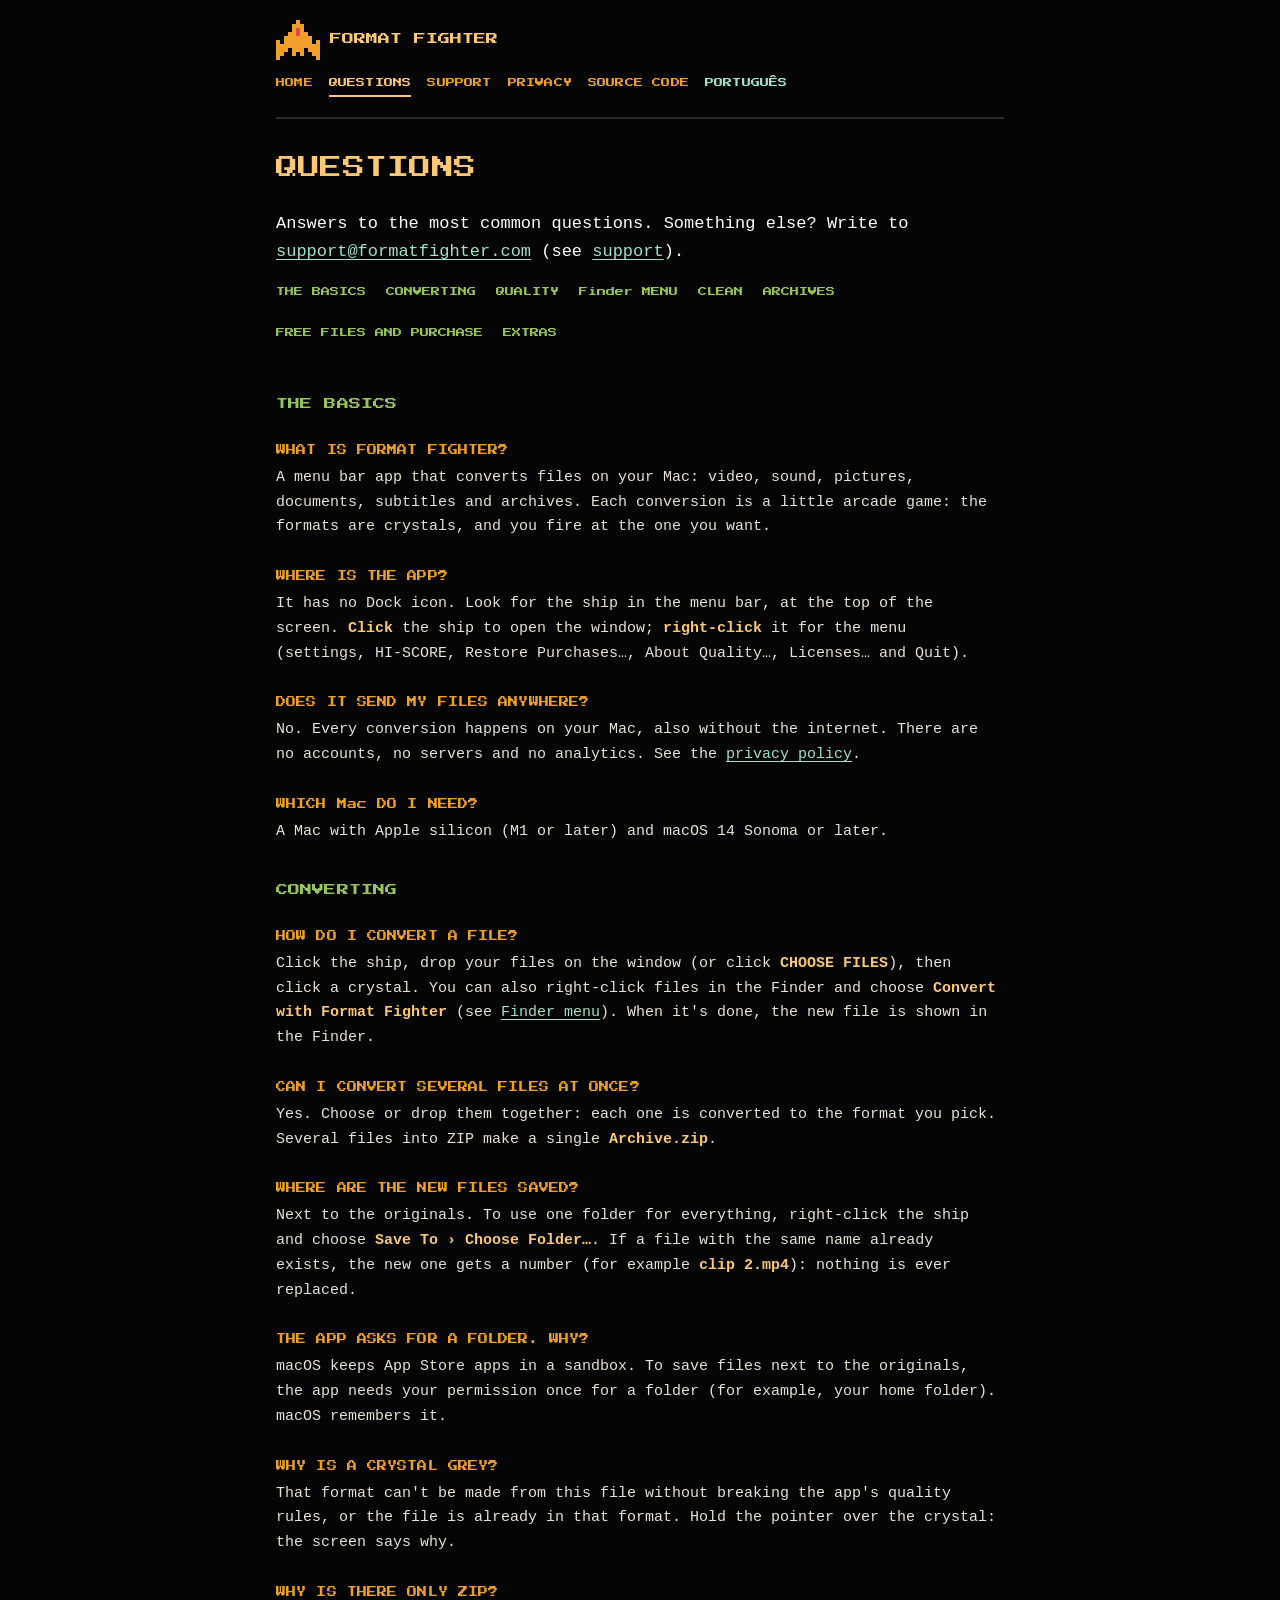
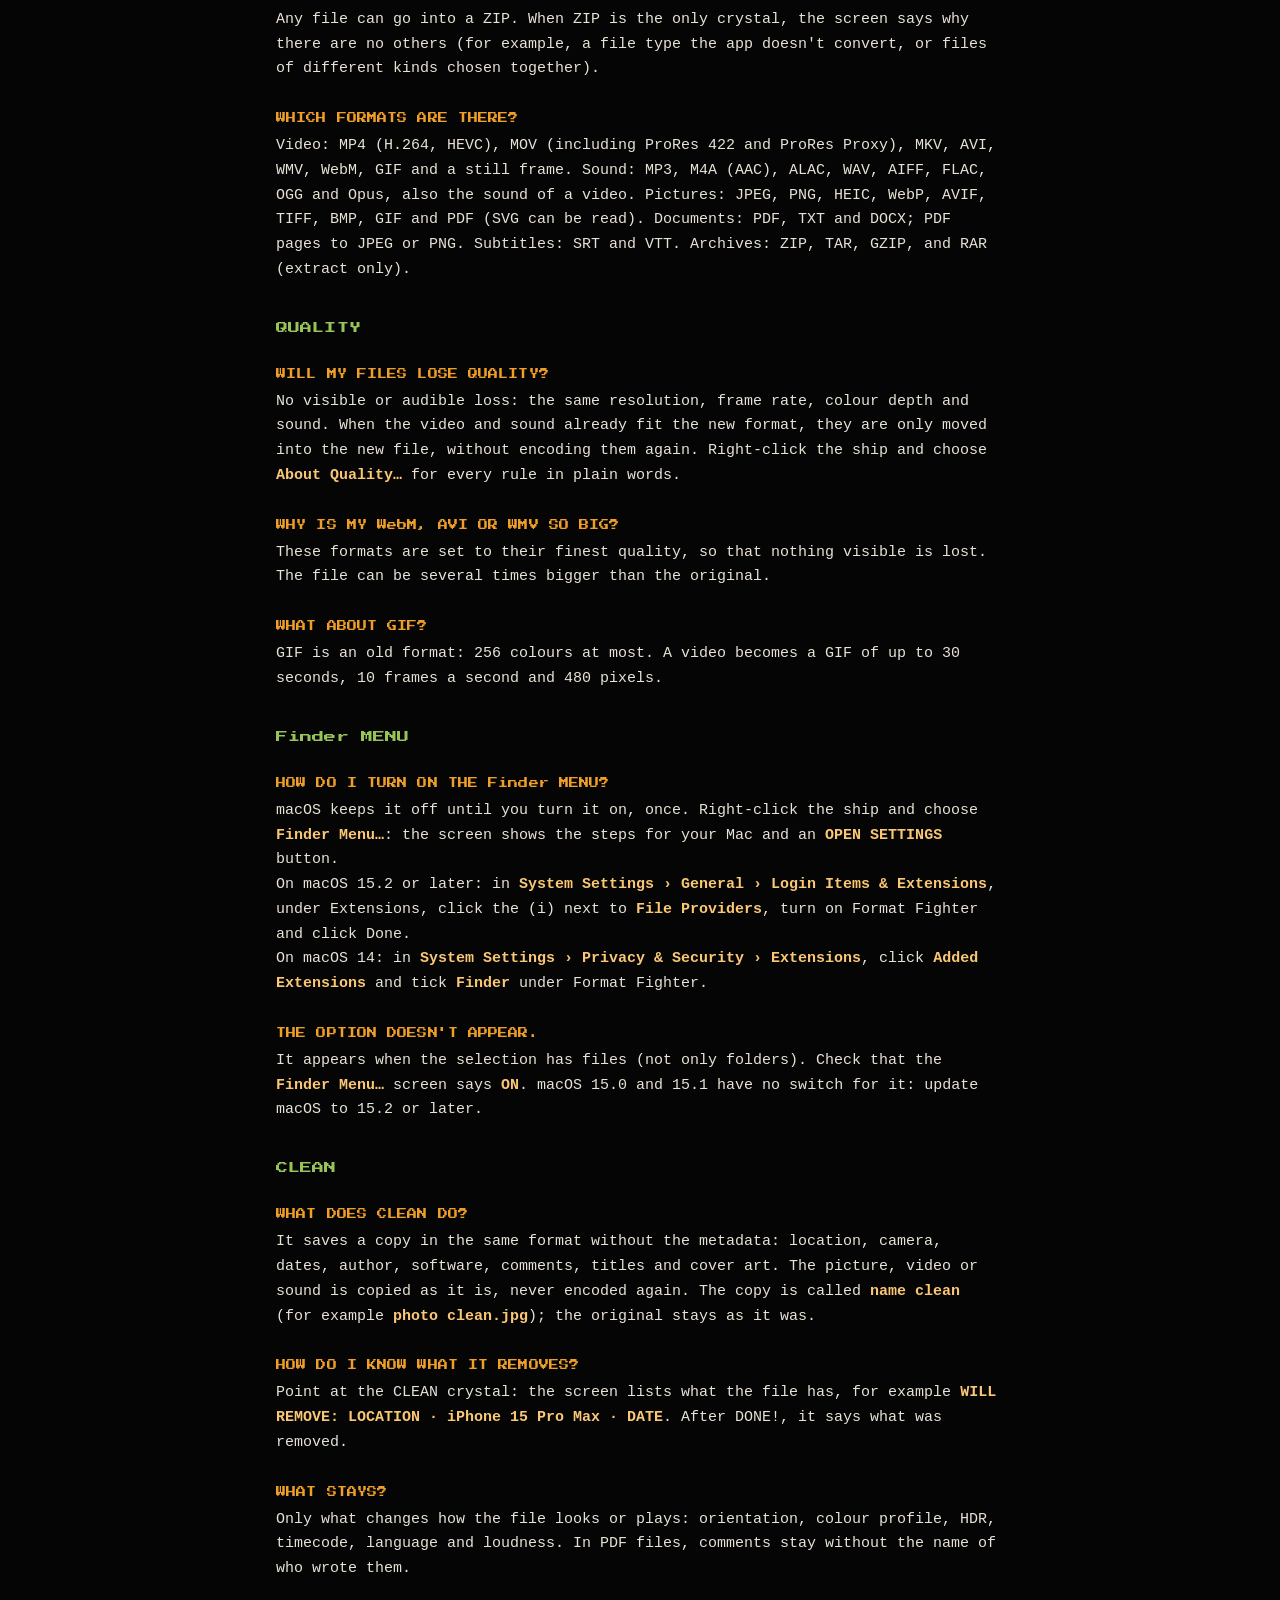
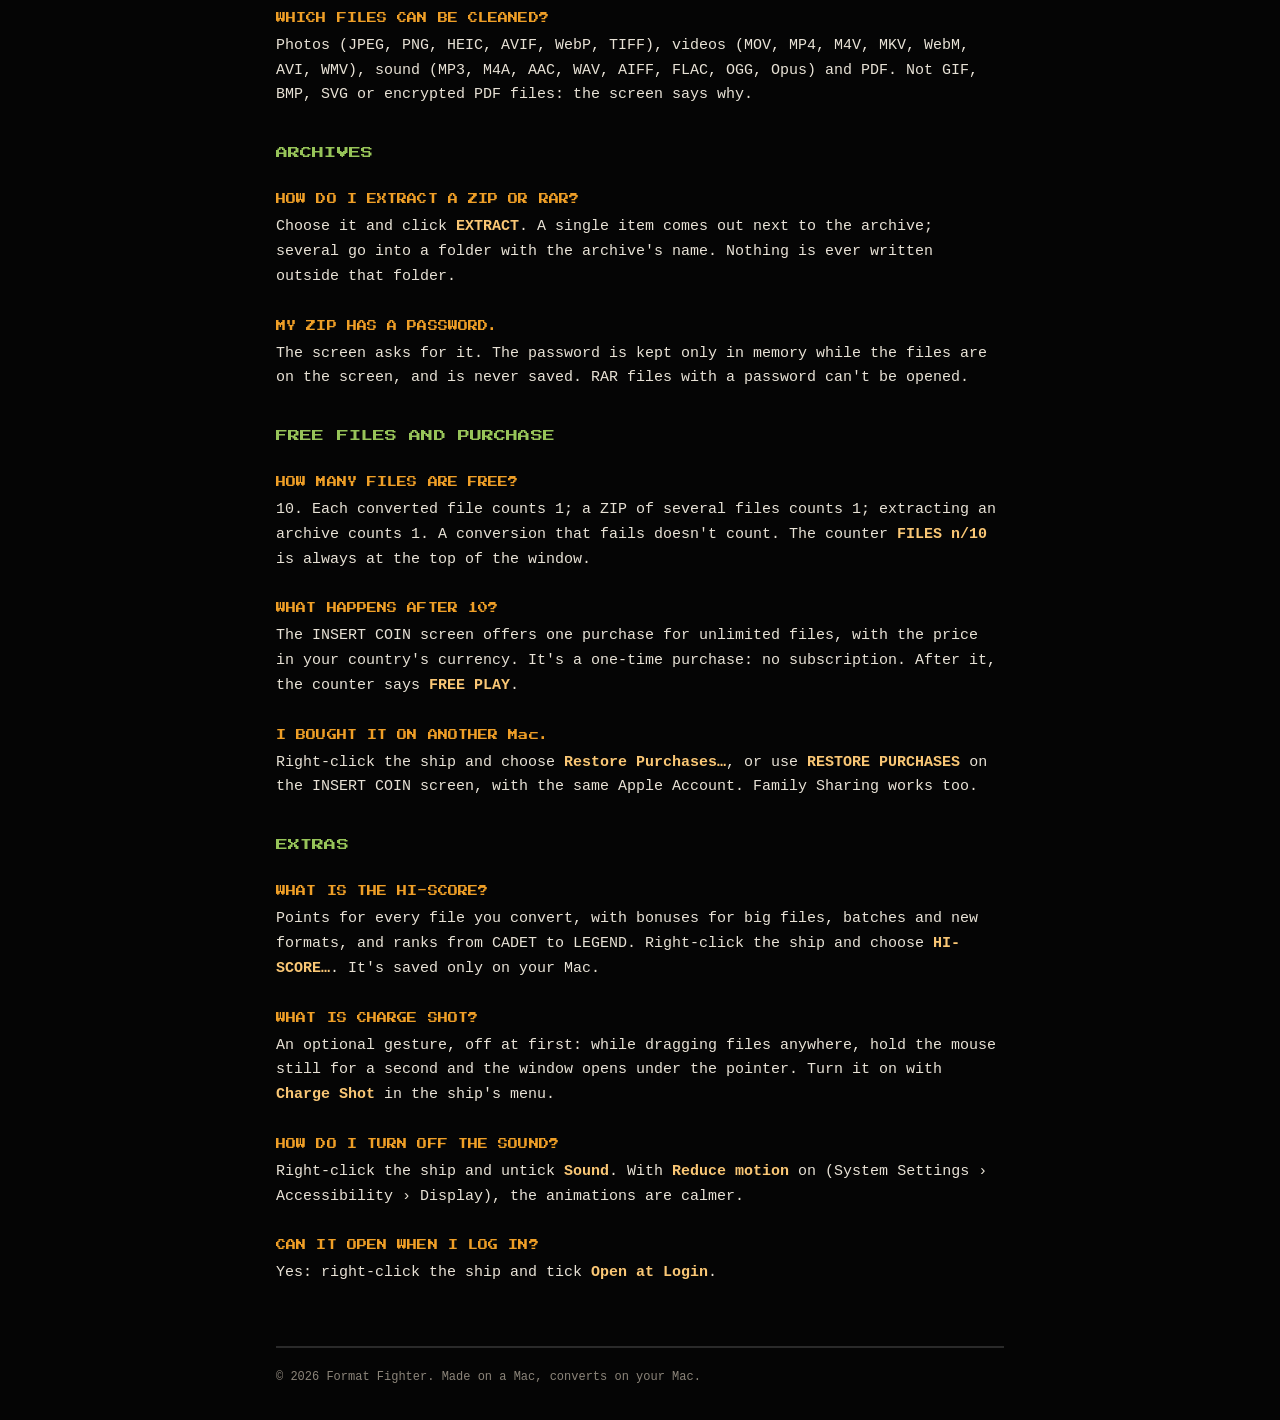
==== faq.html @ f685d794 "Website for Format Fighter 1.0" ====
<!doctype html>
<html lang="en">
<head>
<meta charset="utf-8">
<meta name="viewport" content="width=device-width, initial-scale=1">
<title>Questions — Format Fighter</title>
<link rel="stylesheet" href="style.css">
<link rel="alternate" hreflang="pt-PT" href="pt/faq.html">
</head>
<body>
<header>
  <a class="brand" href="index.html"><svg class="ship" viewBox="0 0 11 10" width="44" height="40" shape-rendering="crispEdges" aria-hidden="true"><rect class="h" x="5" y="0" width="1" height="1"/><rect class="h" x="4" y="1" width="1" height="1"/><rect class="h" x="5" y="1" width="1" height="1"/><rect class="h" x="6" y="1" width="1" height="1"/><rect class="h" x="4" y="2" width="1" height="1"/><rect class="c" x="5" y="2" width="1" height="1"/><rect class="h" x="6" y="2" width="1" height="1"/><rect class="h" x="3" y="3" width="1" height="1"/><rect class="h" x="4" y="3" width="1" height="1"/><rect class="c" x="5" y="3" width="1" height="1"/><rect class="h" x="6" y="3" width="1" height="1"/><rect class="h" x="7" y="3" width="1" height="1"/><rect class="h" x="2" y="4" width="1" height="1"/><rect class="h" x="3" y="4" width="1" height="1"/><rect class="h" x="4" y="4" width="1" height="1"/><rect class="h" x="5" y="4" width="1" height="1"/><rect class="h" x="6" y="4" width="1" height="1"/><rect class="h" x="7" y="4" width="1" height="1"/><rect class="h" x="8" y="4" width="1" height="1"/><rect class="h" x="0" y="5" width="1" height="1"/><rect class="h" x="2" y="5" width="1" height="1"/><rect class="h" x="3" y="5" width="1" height="1"/><rect class="h" x="4" y="5" width="1" height="1"/><rect class="h" x="5" y="5" width="1" height="1"/><rect class="h" x="6" y="5" width="1" height="1"/><rect class="h" x="7" y="5" width="1" height="1"/><rect class="h" x="8" y="5" width="1" height="1"/><rect class="h" x="10" y="5" width="1" height="1"/><rect class="h" x="0" y="6" width="1" height="1"/><rect class="h" x="1" y="6" width="1" height="1"/><rect class="h" x="2" y="6" width="1" height="1"/><rect class="h" x="3" y="6" width="1" height="1"/><rect class="h" x="4" y="6" width="1" height="1"/><rect class="h" x="5" y="6" width="1" height="1"/><rect class="h" x="6" y="6" width="1" height="1"/><rect class="h" x="7" y="6" width="1" height="1"/><rect class="h" x="8" y="6" width="1" height="1"/><rect class="h" x="9" y="6" width="1" height="1"/><rect class="h" x="10" y="6" width="1" height="1"/><rect class="h" x="0" y="7" width="1" height="1"/><rect class="h" x="1" y="7" width="1" height="1"/><rect class="h" x="2" y="7" width="1" height="1"/><rect class="h" x="4" y="7" width="1" height="1"/><rect class="h" x="5" y="7" width="1" height="1"/><rect class="h" x="6" y="7" width="1" height="1"/><rect class="h" x="8" y="7" width="1" height="1"/><rect class="h" x="9" y="7" width="1" height="1"/><rect class="h" x="10" y="7" width="1" height="1"/><rect class="h" x="0" y="8" width="1" height="1"/><rect class="h" x="1" y="8" width="1" height="1"/><rect class="h" x="4" y="8" width="1" height="1"/><rect class="h" x="6" y="8" width="1" height="1"/><rect class="h" x="9" y="8" width="1" height="1"/><rect class="h" x="10" y="8" width="1" height="1"/><rect class="h" x="0" y="9" width="1" height="1"/><rect class="h" x="10" y="9" width="1" height="1"/></svg><span>FORMAT FIGHTER</span></a>
  <nav><a href="index.html">HOME</a><a href="faq.html" aria-current="page">QUESTIONS</a><a href="support.html">SUPPORT</a><a href="privacy.html">PRIVACY</a><a href="source.html">SOURCE CODE</a><a class="lang" href="pt/faq.html" hreflang="pt-PT">PORTUGUÊS</a></nav>
</header>
<main>
<h1>QUESTIONS</h1>
<p class="big">Answers to the most common questions. Something else? Write to <a href="mailto:support@formatfighter.com">support@formatfighter.com</a> (see <a href="support.html">support</a>).</p>
<ul class="contents">
<li><a href="#basics">THE BASICS</a></li>
<li><a href="#converting">CONVERTING</a></li>
<li><a href="#quality">QUALITY</a></li>
<li><a href="#finder">Finder MENU</a></li>
<li><a href="#clean">CLEAN</a></li>
<li><a href="#archives">ARCHIVES</a></li>
<li><a href="#purchase">FREE FILES AND PURCHASE</a></li>
<li><a href="#extras">EXTRAS</a></li>
</ul>
<h2 id="basics">THE BASICS</h2>
<h3>WHAT IS FORMAT FIGHTER?</h3>
<p>A menu bar app that converts files on your Mac: video, sound, pictures, documents, subtitles and archives. Each conversion is a little arcade game: the formats are crystals, and you fire at the one you want.</p>
<h3>WHERE IS THE APP?</h3>
<p>It has no Dock icon. Look for the ship in the menu bar, at the top of the screen. <b>Click</b> the ship to open the window; <b>right-click</b> it for the menu (settings, HI-SCORE, Restore Purchases…, About Quality…, Licenses… and Quit).</p>
<h3>DOES IT SEND MY FILES ANYWHERE?</h3>
<p>No. Every conversion happens on your Mac, also without the internet. There are no accounts, no servers and no analytics. See the <a href="privacy.html">privacy policy</a>.</p>
<h3>WHICH Mac DO I NEED?</h3>
<p>A Mac with Apple silicon (M1 or later) and macOS 14 Sonoma or later.</p>
<h2 id="converting">CONVERTING</h2>
<h3>HOW DO I CONVERT A FILE?</h3>
<p>Click the ship, drop your files on the window (or click <b>CHOOSE FILES</b>), then click a crystal. You can also right-click files in the Finder and choose <b>Convert with Format Fighter</b> (see <a href="#finder">Finder menu</a>). When it's done, the new file is shown in the Finder.</p>
<h3>CAN I CONVERT SEVERAL FILES AT ONCE?</h3>
<p>Yes. Choose or drop them together: each one is converted to the format you pick. Several files into ZIP make a single <b>Archive.zip</b>.</p>
<h3>WHERE ARE THE NEW FILES SAVED?</h3>
<p>Next to the originals. To use one folder for everything, right-click the ship and choose <b>Save To › Choose Folder…</b>. If a file with the same name already exists, the new one gets a number (for example <b>clip 2.mp4</b>): nothing is ever replaced.</p>
<h3>THE APP ASKS FOR A FOLDER. WHY?</h3>
<p>macOS keeps App Store apps in a sandbox. To save files next to the originals, the app needs your permission once for a folder (for example, your home folder). macOS remembers it.</p>
<h3>WHY IS A CRYSTAL GREY?</h3>
<p>That format can't be made from this file without breaking the app's quality rules, or the file is already in that format. Hold the pointer over the crystal: the screen says why.</p>
<h3>WHY IS THERE ONLY ZIP?</h3>
<p>Any file can go into a ZIP. When ZIP is the only crystal, the screen says why there are no others (for example, a file type the app doesn't convert, or files of different kinds chosen together).</p>
<h3>WHICH FORMATS ARE THERE?</h3>
<p>Video: MP4 (H.264, HEVC), MOV (including ProRes 422 and ProRes Proxy), MKV, AVI, WMV, WebM, GIF and a still frame. Sound: MP3, M4A (AAC), ALAC, WAV, AIFF, FLAC, OGG and Opus, also the sound of a video. Pictures: JPEG, PNG, HEIC, WebP, AVIF, TIFF, BMP, GIF and PDF (SVG can be read). Documents: PDF, TXT and DOCX; PDF pages to JPEG or PNG. Subtitles: SRT and VTT. Archives: ZIP, TAR, GZIP, and RAR (extract only).</p>
<h2 id="quality">QUALITY</h2>
<h3>WILL MY FILES LOSE QUALITY?</h3>
<p>No visible or audible loss: the same resolution, frame rate, colour depth and sound. When the video and sound already fit the new format, they are only moved into the new file, without encoding them again. Right-click the ship and choose <b>About Quality…</b> for every rule in plain words.</p>
<h3>WHY IS MY WebM, AVI OR WMV SO BIG?</h3>
<p>These formats are set to their finest quality, so that nothing visible is lost. The file can be several times bigger than the original.</p>
<h3>WHAT ABOUT GIF?</h3>
<p>GIF is an old format: 256 colours at most. A video becomes a GIF of up to 30 seconds, 10 frames a second and 480 pixels.</p>
<h2 id="finder">Finder MENU</h2>
<h3>HOW DO I TURN ON THE Finder MENU?</h3>
<p>macOS keeps it off until you turn it on, once. Right-click the ship and choose <b>Finder Menu…</b>: the screen shows the steps for your Mac and an <b>OPEN SETTINGS</b> button.<br>On macOS 15.2 or later: in <b>System Settings › General › Login Items &amp; Extensions</b>, under Extensions, click the (i) next to <b>File Providers</b>, turn on Format Fighter and click Done.<br>On macOS 14: in <b>System Settings › Privacy &amp; Security › Extensions</b>, click <b>Added Extensions</b> and tick <b>Finder</b> under Format Fighter.</p>
<h3>THE OPTION DOESN'T APPEAR.</h3>
<p>It appears when the selection has files (not only folders). Check that the <b>Finder Menu…</b> screen says <b>ON</b>. macOS 15.0 and 15.1 have no switch for it: update macOS to 15.2 or later.</p>
<h2 id="clean">CLEAN</h2>
<h3>WHAT DOES CLEAN DO?</h3>
<p>It saves a copy in the same format without the metadata: location, camera, dates, author, software, comments, titles and cover art. The picture, video or sound is copied as it is, never encoded again. The copy is called <b>name clean</b> (for example <b>photo clean.jpg</b>); the original stays as it was.</p>
<h3>HOW DO I KNOW WHAT IT REMOVES?</h3>
<p>Point at the CLEAN crystal: the screen lists what the file has, for example <b>WILL REMOVE: LOCATION · iPhone 15 Pro Max · DATE</b>. After DONE!, it says what was removed.</p>
<h3>WHAT STAYS?</h3>
<p>Only what changes how the file looks or plays: orientation, colour profile, HDR, timecode, language and loudness. In PDF files, comments stay without the name of who wrote them.</p>
<h3>WHICH FILES CAN BE CLEANED?</h3>
<p>Photos (JPEG, PNG, HEIC, AVIF, WebP, TIFF), videos (MOV, MP4, M4V, MKV, WebM, AVI, WMV), sound (MP3, M4A, AAC, WAV, AIFF, FLAC, OGG, Opus) and PDF. Not GIF, BMP, SVG or encrypted PDF files: the screen says why.</p>
<h2 id="archives">ARCHIVES</h2>
<h3>HOW DO I EXTRACT A ZIP OR RAR?</h3>
<p>Choose it and click <b>EXTRACT</b>. A single item comes out next to the archive; several go into a folder with the archive's name. Nothing is ever written outside that folder.</p>
<h3>MY ZIP HAS A PASSWORD.</h3>
<p>The screen asks for it. The password is kept only in memory while the files are on the screen, and is never saved. RAR files with a password can't be opened.</p>
<h2 id="purchase">FREE FILES AND PURCHASE</h2>
<h3>HOW MANY FILES ARE FREE?</h3>
<p>10. Each converted file counts 1; a ZIP of several files counts 1; extracting an archive counts 1. A conversion that fails doesn't count. The counter <b>FILES n/10</b> is always at the top of the window.</p>
<h3>WHAT HAPPENS AFTER 10?</h3>
<p>The INSERT COIN screen offers one purchase for unlimited files, with the price in your country's currency. It's a one-time purchase: no subscription. After it, the counter says <b>FREE PLAY</b>.</p>
<h3>I BOUGHT IT ON ANOTHER Mac.</h3>
<p>Right-click the ship and choose <b>Restore Purchases…</b>, or use <b>RESTORE PURCHASES</b> on the INSERT COIN screen, with the same Apple Account. Family Sharing works too.</p>
<h2 id="extras">EXTRAS</h2>
<h3>WHAT IS THE HI-SCORE?</h3>
<p>Points for every file you convert, with bonuses for big files, batches and new formats, and ranks from CADET to LEGEND. Right-click the ship and choose <b>HI-SCORE…</b>. It's saved only on your Mac.</p>
<h3>WHAT IS CHARGE SHOT?</h3>
<p>An optional gesture, off at first: while dragging files anywhere, hold the mouse still for a second and the window opens under the pointer. Turn it on with <b>Charge Shot</b> in the ship's menu.</p>
<h3>HOW DO I TURN OFF THE SOUND?</h3>
<p>Right-click the ship and untick <b>Sound</b>. With <b>Reduce motion</b> on (System Settings › Accessibility › Display), the animations are calmer.</p>
<h3>CAN IT OPEN WHEN I LOG IN?</h3>
<p>Yes: right-click the ship and tick <b>Open at Login</b>.</p>
</main>
<footer>© 2026 Format Fighter. Made on a Mac, converts on your Mac.</footer>
</body>
</html>
---- style.css ----
/* Format Fighter website: the app's arcade palette (CLAUDE.md §3). */
@font-face {
  font-family: "Format Fighter Arcade";
  src: url("fonts/FormatFighterArcade-Regular.ttf") format("truetype");
  font-display: swap;
}
:root {
  --bg: #050505; --amber-light: #FAC775; --amber: #EF9F27; --red: #E24B4A;
  --green: #97C459; --cyan: #9FE1CB; --text: #E8E2D6; --dim: #8C857A;
  --arcade: "Format Fighter Arcade", ui-monospace, Menlo, monospace;
  color-scheme: dark;
}
* { box-sizing: border-box; }
html { background: var(--bg); }
body {
  margin: 0 auto; max-width: 760px; padding: 0 16px;
  background: var(--bg); color: var(--text);
  font: 15px/1.65 ui-monospace, Menlo, monospace;
  -webkit-font-smoothing: antialiased;
}
header {
  display: flex; flex-wrap: wrap; align-items: center; justify-content: space-between;
  gap: 12px; padding: 20px 0; border-bottom: 2px solid #2a2a2a;
}
.brand { display: flex; align-items: center; gap: 10px; text-decoration: none; }
.brand span { font-family: var(--arcade); font-size: 12px; color: var(--amber-light); }
nav { display: flex; flex-wrap: wrap; gap: 6px 16px; }
nav a {
  font-family: var(--arcade); font-size: 9px; color: var(--amber); text-decoration: none;
  padding: 4px 0; letter-spacing: 0.02em;
}
nav a[aria-current="page"] { color: var(--amber-light); border-bottom: 2px solid var(--amber-light); }
nav a:hover { color: var(--amber-light); }
nav a.lang { color: var(--cyan); }
main { padding: 32px 0 48px; }
h1, h2, h3, .subtitle, .soon, th {
  font-family: var(--arcade); font-weight: normal; line-height: 1.6; letter-spacing: 0.01em;
}
h1 { font-size: 22px; color: var(--amber-light); margin: 0 0 24px; }
h2 { font-size: 12px; color: var(--green); margin: 36px 0 12px; }
h3 { font-size: 10px; color: var(--amber); margin: 28px 0 8px; }
p, li { margin: 0 0 12px; }
ul { padding-left: 20px; }
li::marker { color: var(--green); }
.contents { list-style: none; padding: 0; display: flex; flex-wrap: wrap; gap: 4px 20px; }
.contents a { font-family: var(--arcade); font-size: 9px; color: var(--green); text-decoration: none; }
.contents a:hover { color: var(--amber-light); }
h2[id] { scroll-margin-top: 16px; }
b { color: var(--amber-light); font-weight: 600; }
a { color: var(--cyan); text-underline-offset: 3px; }
a:hover { color: #fff; }
.big { font-size: 17px; color: #fff; }
.note { color: var(--dim); font-size: 13px; }
.hash { color: var(--dim); font-size: 12px; overflow-wrap: anywhere; }
.ship { display: block; image-rendering: pixelated; }
.ship .h { fill: var(--amber); }
.ship .c { fill: var(--red); }
.hero { text-align: center; padding: 16px 0 24px; }
.hero .ship { margin: 0 auto 28px; }
.hero h1 { font-size: 26px; margin-bottom: 12px; }
.subtitle { color: var(--green); font-size: 11px; margin: 0; }
.soon {
  text-align: center; color: var(--amber-light); font-size: 11px; margin: 36px 0 8px;
  animation: blink 1s steps(1) infinite;
}
.soon + .note { text-align: center; }
@keyframes blink { 50% { opacity: 0.25; } }
@media (prefers-reduced-motion: reduce) { .soon { animation: none; } }
table { border-collapse: collapse; width: 100%; margin: 0 0 12px; }
th, td { text-align: left; padding: 8px 12px 8px 0; border-bottom: 1px solid #2a2a2a; }
th { font-size: 9px; color: var(--amber); }
td { overflow-wrap: anywhere; }
footer {
  border-top: 2px solid #2a2a2a; padding: 20px 0 32px; color: var(--dim); font-size: 12px;
}
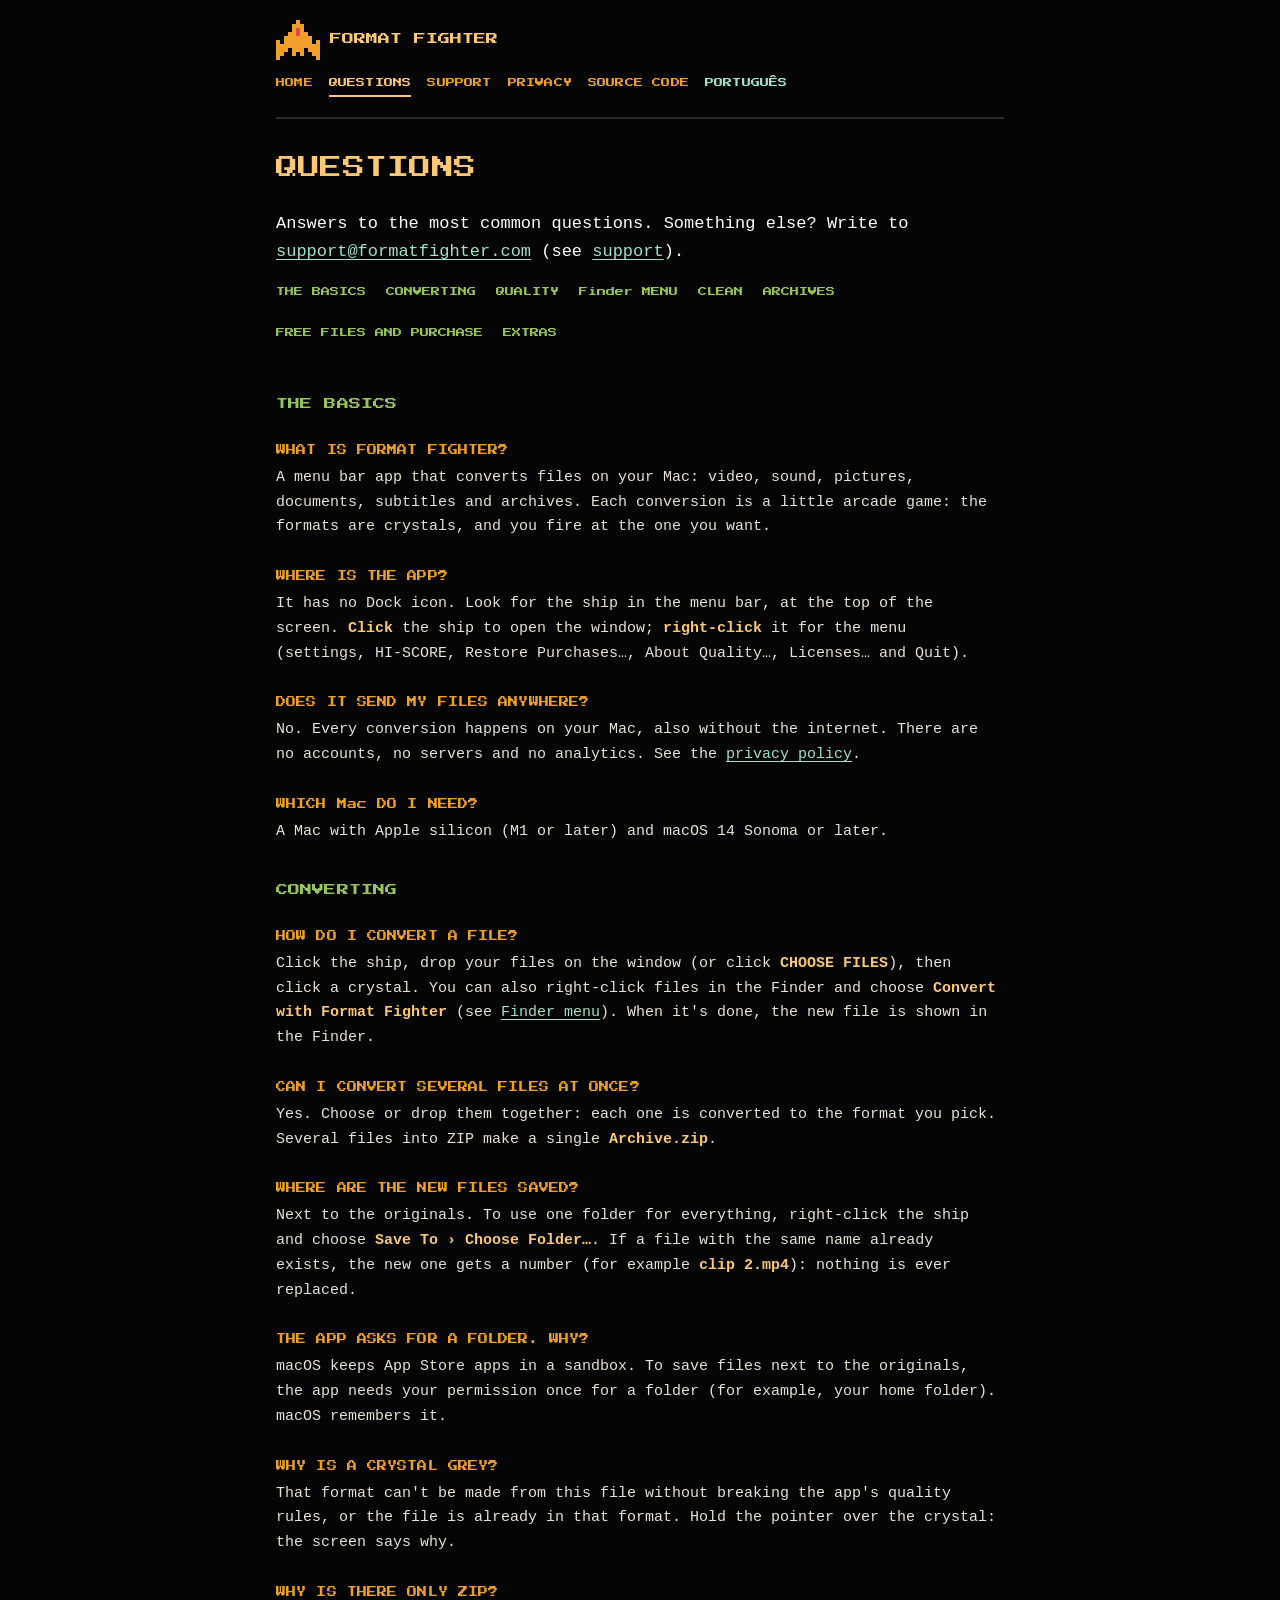
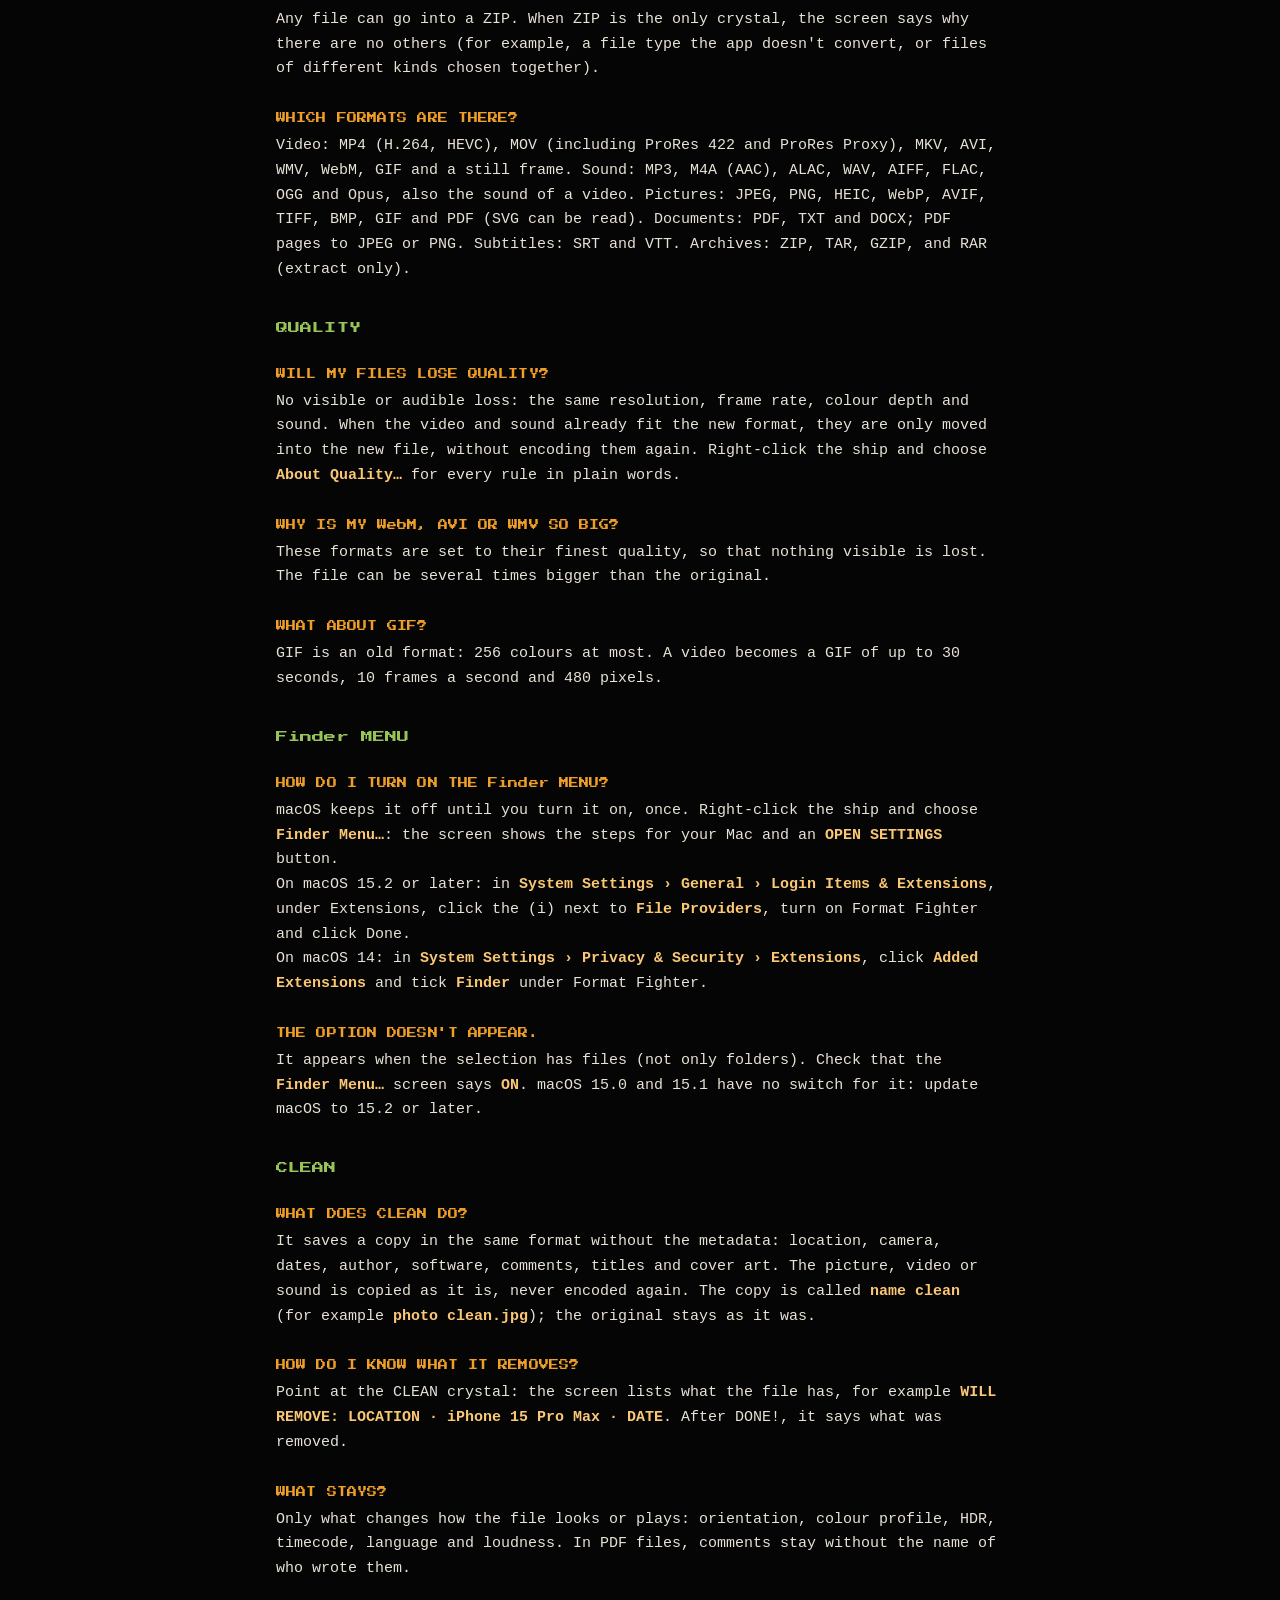
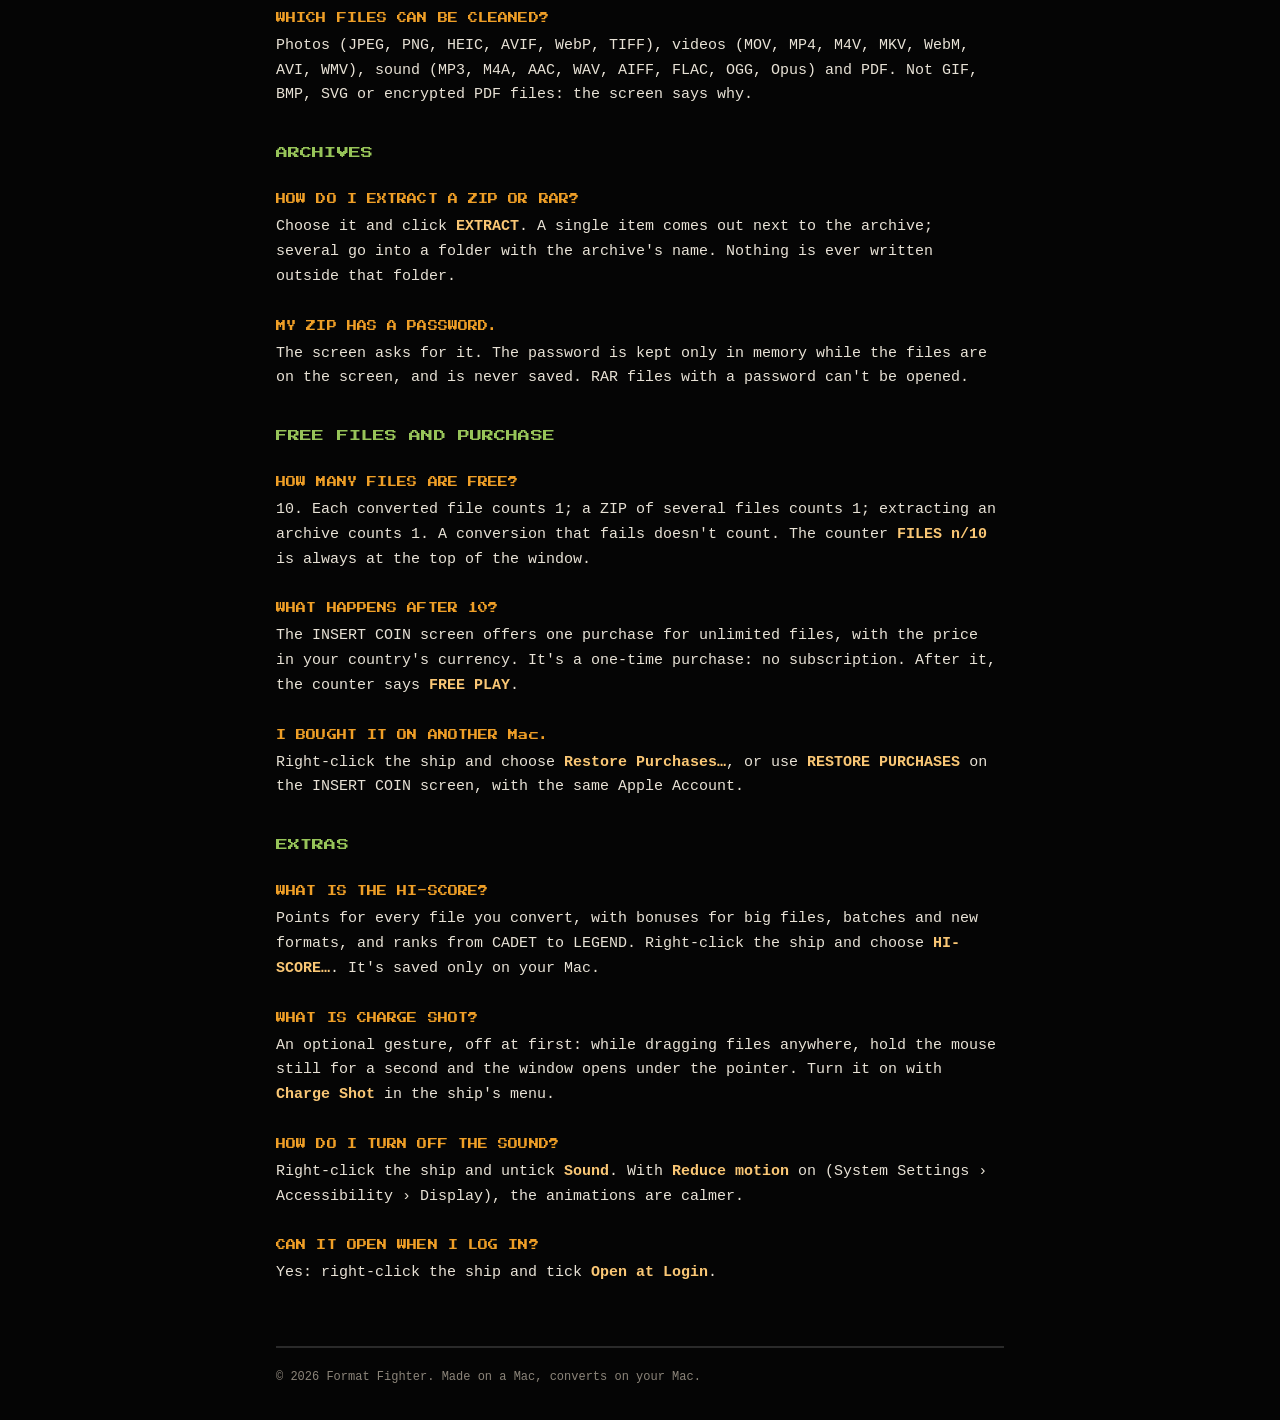
==== commit 08f68d0e: "Website for Format Fighter 1.0" ====
--- a/faq.html
+++ b/faq.html
@@ -81,7 +81,7 @@
 <h3>WHAT HAPPENS AFTER 10?</h3>
 <p>The INSERT COIN screen offers one purchase for unlimited files, with the price in your country's currency. It's a one-time purchase: no subscription. After it, the counter says <b>FREE PLAY</b>.</p>
 <h3>I BOUGHT IT ON ANOTHER Mac.</h3>
-<p>Right-click the ship and choose <b>Restore Purchases…</b>, or use <b>RESTORE PURCHASES</b> on the INSERT COIN screen, with the same Apple Account. Family Sharing works too.</p>
+<p>Right-click the ship and choose <b>Restore Purchases…</b>, or use <b>RESTORE PURCHASES</b> on the INSERT COIN screen, with the same Apple Account.</p>
 <h2 id="extras">EXTRAS</h2>
 <h3>WHAT IS THE HI-SCORE?</h3>
 <p>Points for every file you convert, with bonuses for big files, batches and new formats, and ranks from CADET to LEGEND. Right-click the ship and choose <b>HI-SCORE…</b>. It's saved only on your Mac.</p>
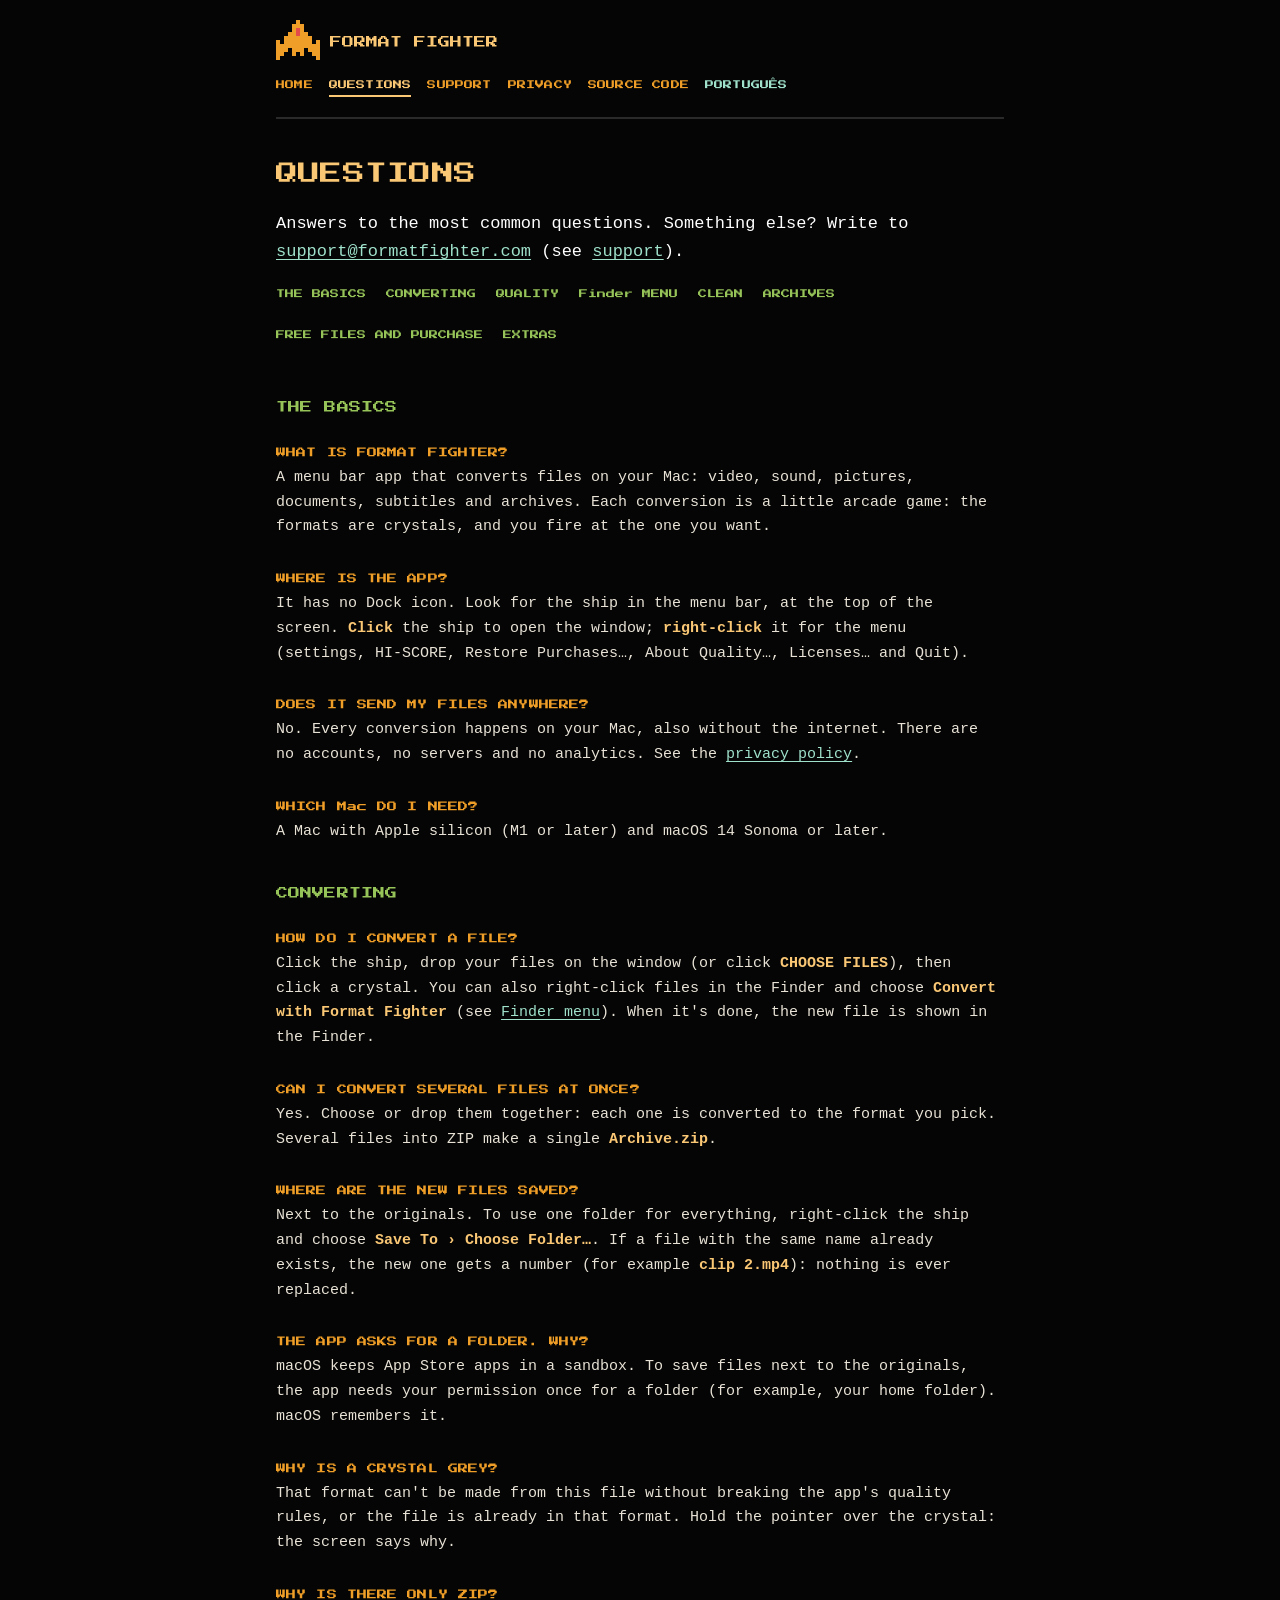
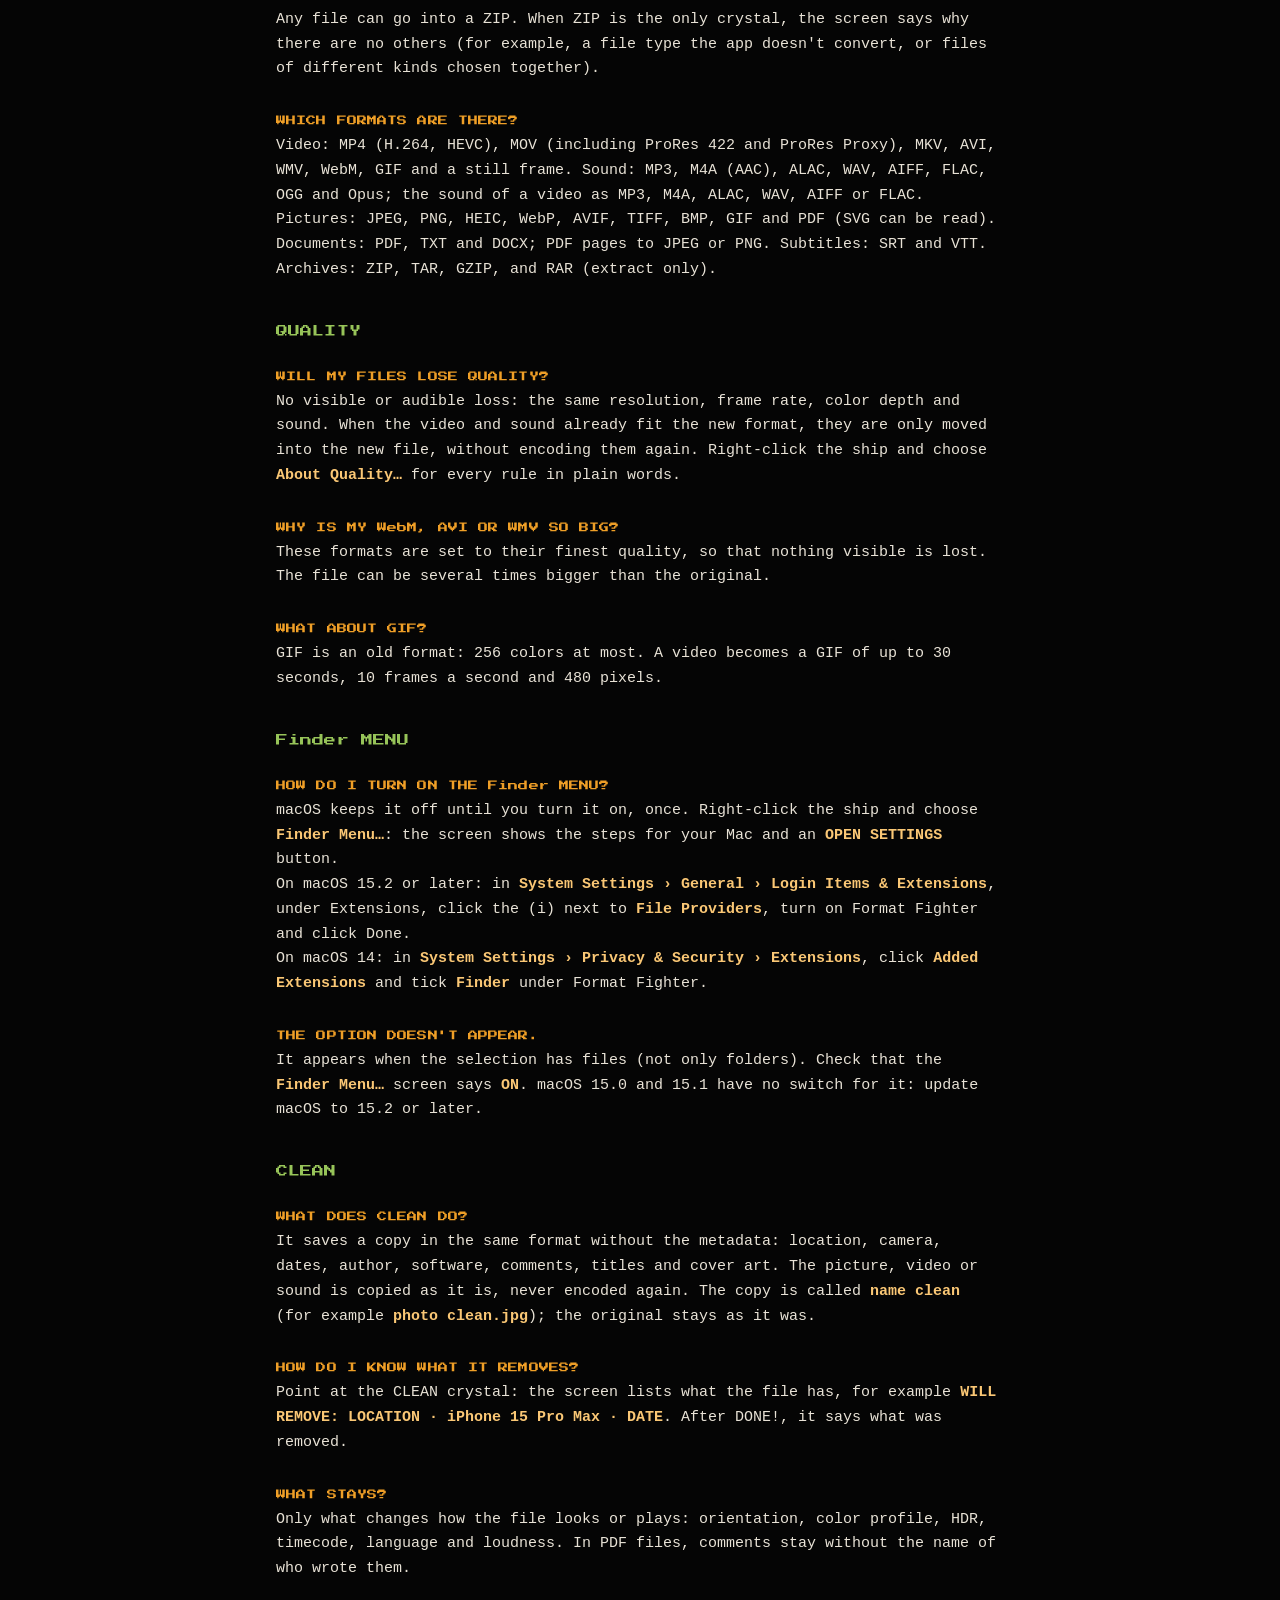
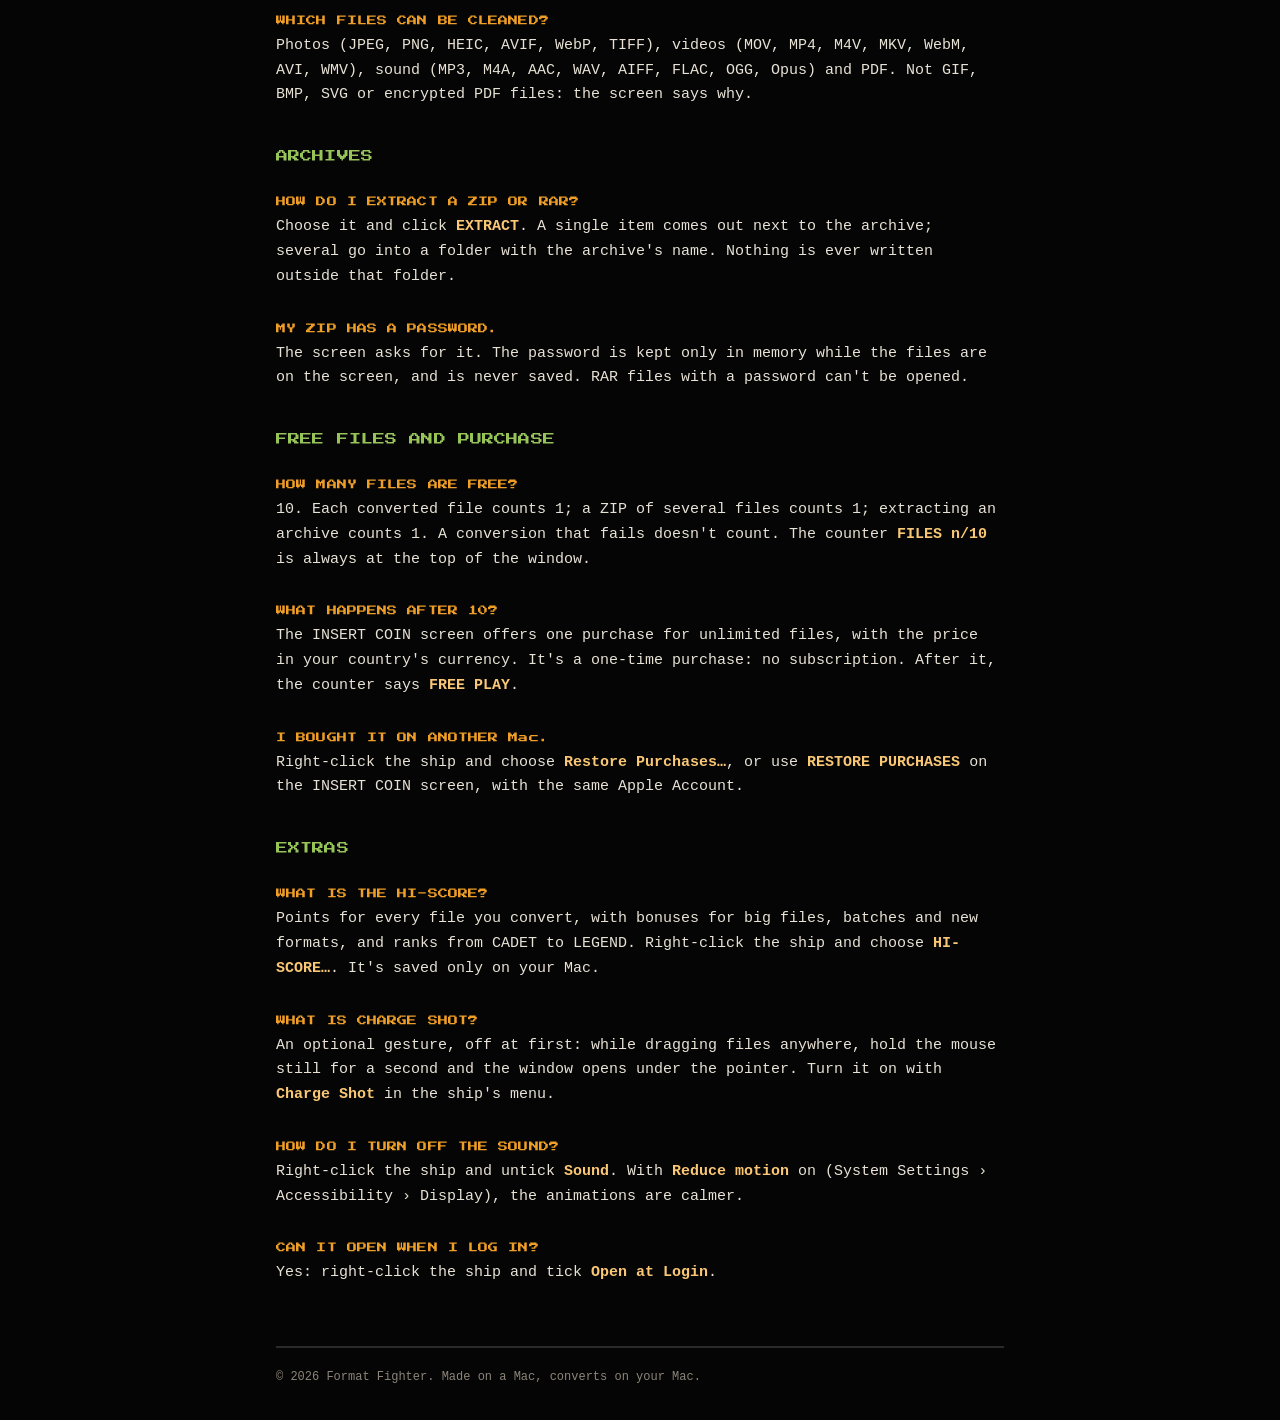
==== commit 06469076: "Website for Format Fighter 1.0" ====
--- a/faq.html
+++ b/faq.html
@@ -48,14 +48,14 @@
 <h3>WHY IS THERE ONLY ZIP?</h3>
 <p>Any file can go into a ZIP. When ZIP is the only crystal, the screen says why there are no others (for example, a file type the app doesn't convert, or files of different kinds chosen together).</p>
 <h3>WHICH FORMATS ARE THERE?</h3>
-<p>Video: MP4 (H.264, HEVC), MOV (including ProRes 422 and ProRes Proxy), MKV, AVI, WMV, WebM, GIF and a still frame. Sound: MP3, M4A (AAC), ALAC, WAV, AIFF, FLAC, OGG and Opus, also the sound of a video. Pictures: JPEG, PNG, HEIC, WebP, AVIF, TIFF, BMP, GIF and PDF (SVG can be read). Documents: PDF, TXT and DOCX; PDF pages to JPEG or PNG. Subtitles: SRT and VTT. Archives: ZIP, TAR, GZIP, and RAR (extract only).</p>
+<p>Video: MP4 (H.264, HEVC), MOV (including ProRes 422 and ProRes Proxy), MKV, AVI, WMV, WebM, GIF and a still frame. Sound: MP3, M4A (AAC), ALAC, WAV, AIFF, FLAC, OGG and Opus; the sound of a video as MP3, M4A, ALAC, WAV, AIFF or FLAC. Pictures: JPEG, PNG, HEIC, WebP, AVIF, TIFF, BMP, GIF and PDF (SVG can be read). Documents: PDF, TXT and DOCX; PDF pages to JPEG or PNG. Subtitles: SRT and VTT. Archives: ZIP, TAR, GZIP, and RAR (extract only).</p>
 <h2 id="quality">QUALITY</h2>
 <h3>WILL MY FILES LOSE QUALITY?</h3>
-<p>No visible or audible loss: the same resolution, frame rate, colour depth and sound. When the video and sound already fit the new format, they are only moved into the new file, without encoding them again. Right-click the ship and choose <b>About Quality…</b> for every rule in plain words.</p>
+<p>No visible or audible loss: the same resolution, frame rate, color depth and sound. When the video and sound already fit the new format, they are only moved into the new file, without encoding them again. Right-click the ship and choose <b>About Quality…</b> for every rule in plain words.</p>
 <h3>WHY IS MY WebM, AVI OR WMV SO BIG?</h3>
 <p>These formats are set to their finest quality, so that nothing visible is lost. The file can be several times bigger than the original.</p>
 <h3>WHAT ABOUT GIF?</h3>
-<p>GIF is an old format: 256 colours at most. A video becomes a GIF of up to 30 seconds, 10 frames a second and 480 pixels.</p>
+<p>GIF is an old format: 256 colors at most. A video becomes a GIF of up to 30 seconds, 10 frames a second and 480 pixels.</p>
 <h2 id="finder">Finder MENU</h2>
 <h3>HOW DO I TURN ON THE Finder MENU?</h3>
 <p>macOS keeps it off until you turn it on, once. Right-click the ship and choose <b>Finder Menu…</b>: the screen shows the steps for your Mac and an <b>OPEN SETTINGS</b> button.<br>On macOS 15.2 or later: in <b>System Settings › General › Login Items &amp; Extensions</b>, under Extensions, click the (i) next to <b>File Providers</b>, turn on Format Fighter and click Done.<br>On macOS 14: in <b>System Settings › Privacy &amp; Security › Extensions</b>, click <b>Added Extensions</b> and tick <b>Finder</b> under Format Fighter.</p>
@@ -67,7 +67,7 @@
 <h3>HOW DO I KNOW WHAT IT REMOVES?</h3>
 <p>Point at the CLEAN crystal: the screen lists what the file has, for example <b>WILL REMOVE: LOCATION · iPhone 15 Pro Max · DATE</b>. After DONE!, it says what was removed.</p>
 <h3>WHAT STAYS?</h3>
-<p>Only what changes how the file looks or plays: orientation, colour profile, HDR, timecode, language and loudness. In PDF files, comments stay without the name of who wrote them.</p>
+<p>Only what changes how the file looks or plays: orientation, color profile, HDR, timecode, language and loudness. In PDF files, comments stay without the name of who wrote them.</p>
 <h3>WHICH FILES CAN BE CLEANED?</h3>
 <p>Photos (JPEG, PNG, HEIC, AVIF, WebP, TIFF), videos (MOV, MP4, M4V, MKV, WebM, AVI, WMV), sound (MP3, M4A, AAC, WAV, AIFF, FLAC, OGG, Opus) and PDF. Not GIF, BMP, SVG or encrypted PDF files: the screen says why.</p>
 <h2 id="archives">ARCHIVES</h2>
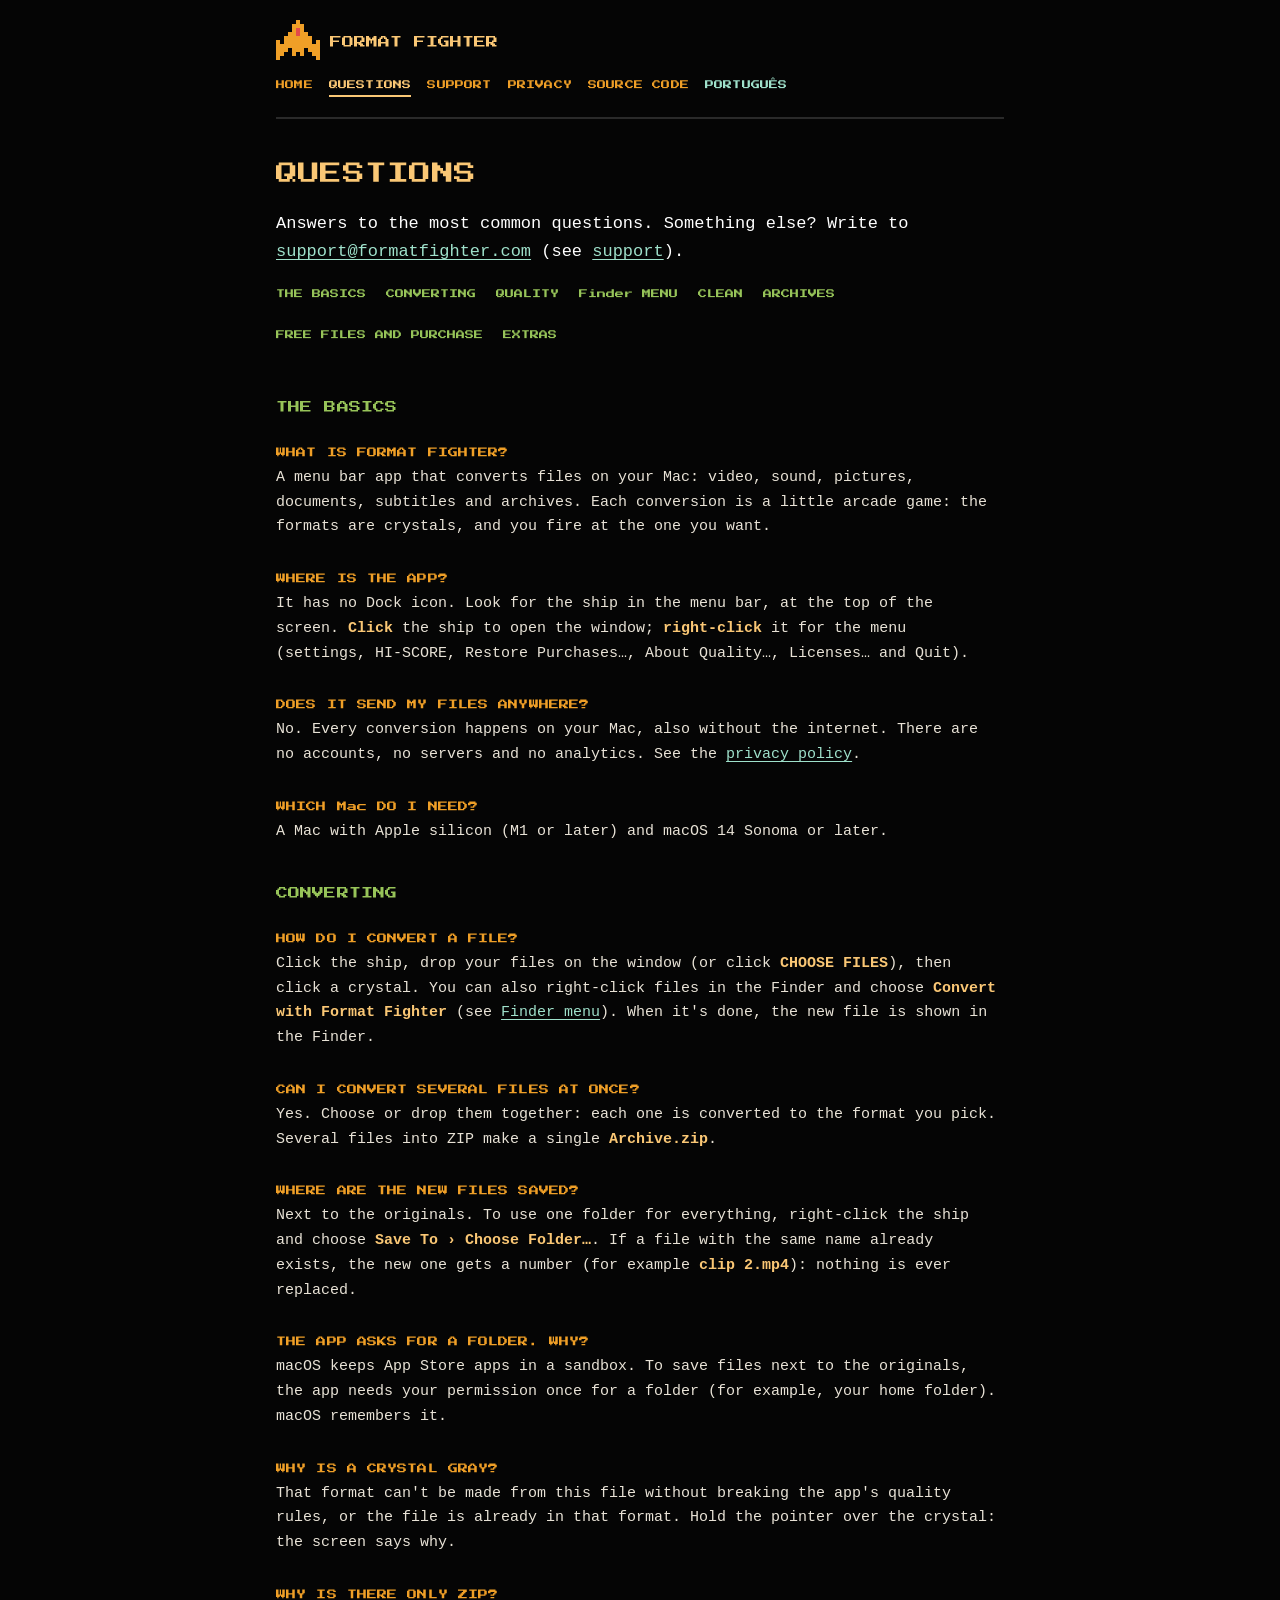
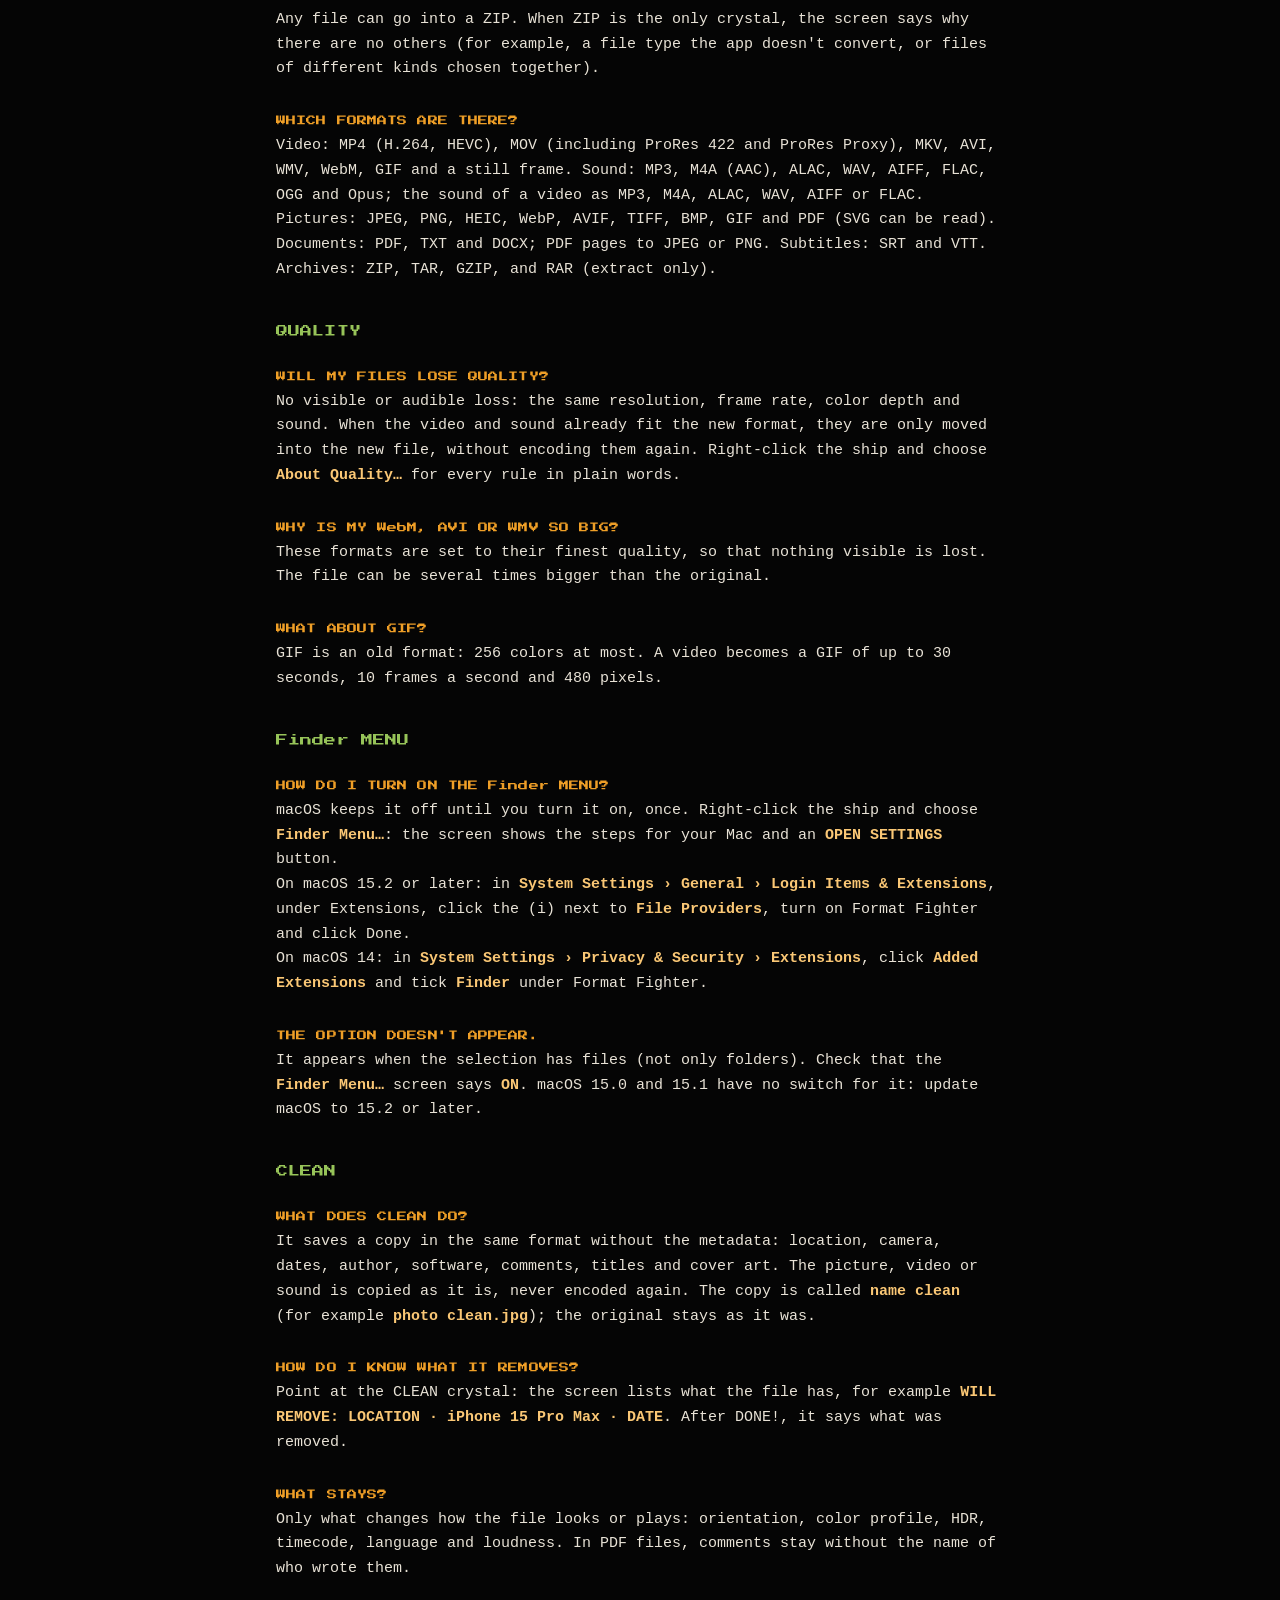
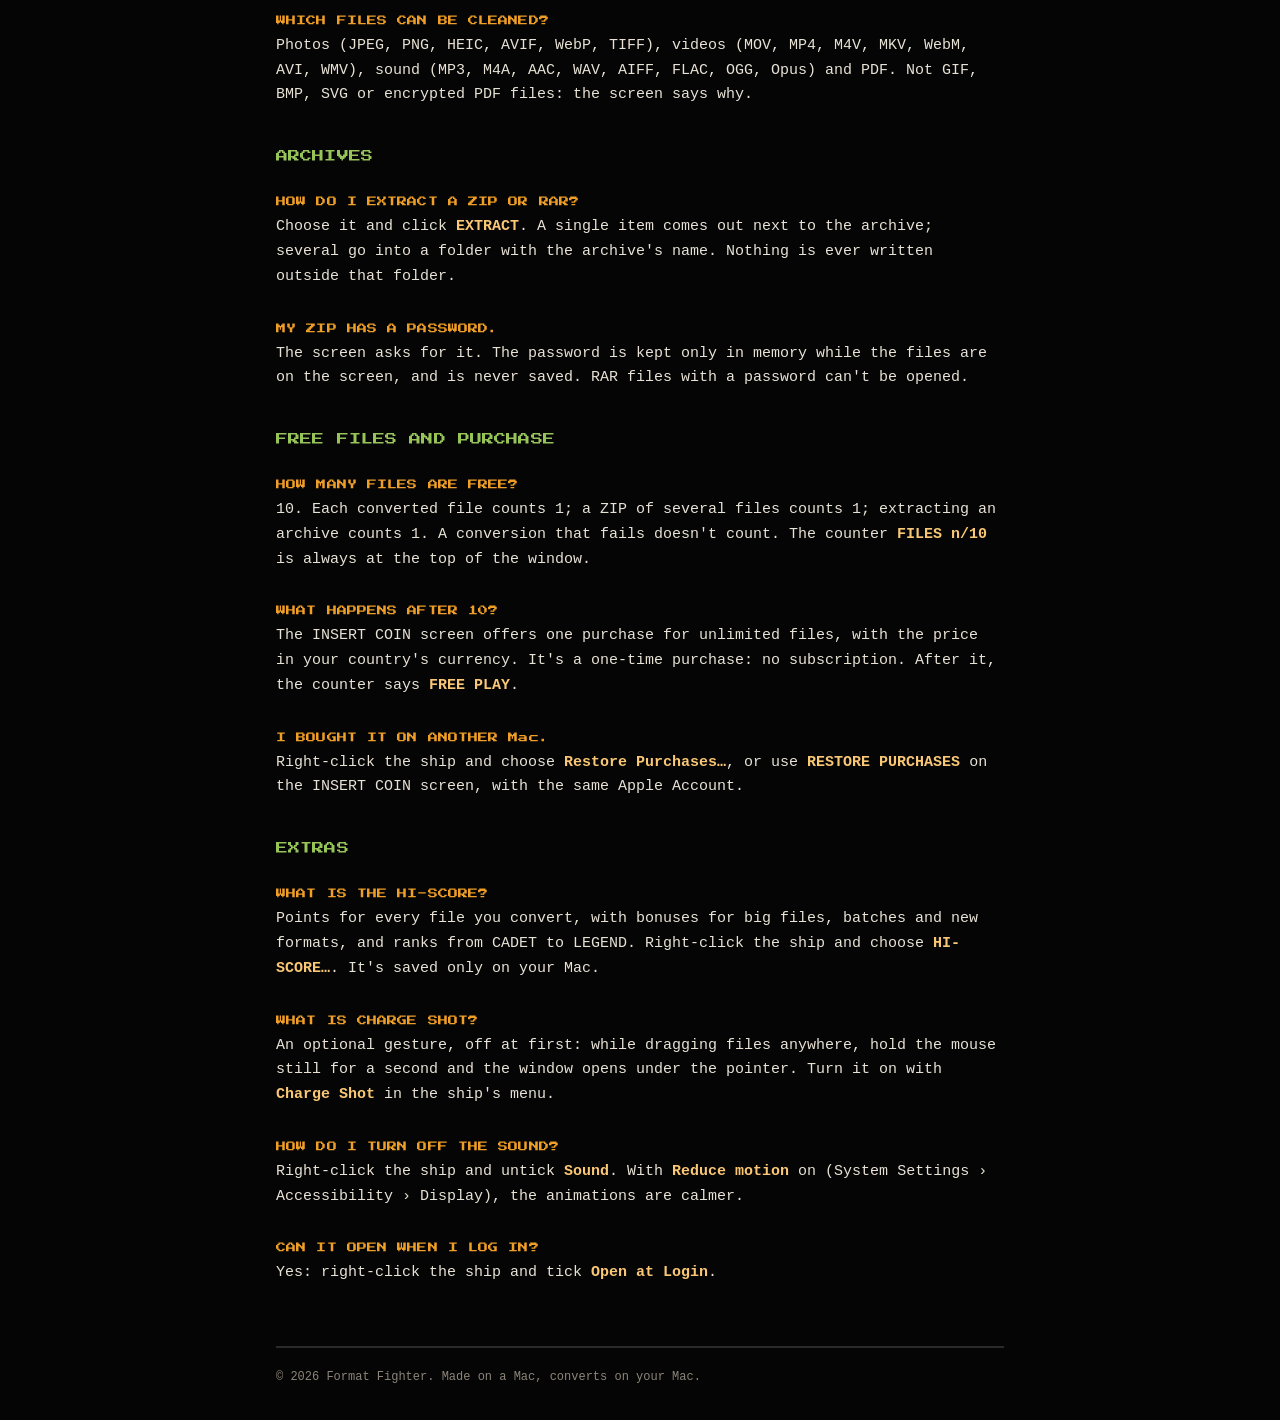
==== commit c5bdf106: "Website for Format Fighter 1.0" ====
--- a/faq.html
+++ b/faq.html
@@ -43,7 +43,7 @@
 <p>Next to the originals. To use one folder for everything, right-click the ship and choose <b>Save To › Choose Folder…</b>. If a file with the same name already exists, the new one gets a number (for example <b>clip 2.mp4</b>): nothing is ever replaced.</p>
 <h3>THE APP ASKS FOR A FOLDER. WHY?</h3>
 <p>macOS keeps App Store apps in a sandbox. To save files next to the originals, the app needs your permission once for a folder (for example, your home folder). macOS remembers it.</p>
-<h3>WHY IS A CRYSTAL GREY?</h3>
+<h3>WHY IS A CRYSTAL GRAY?</h3>
 <p>That format can't be made from this file without breaking the app's quality rules, or the file is already in that format. Hold the pointer over the crystal: the screen says why.</p>
 <h3>WHY IS THERE ONLY ZIP?</h3>
 <p>Any file can go into a ZIP. When ZIP is the only crystal, the screen says why there are no others (for example, a file type the app doesn't convert, or files of different kinds chosen together).</p>
